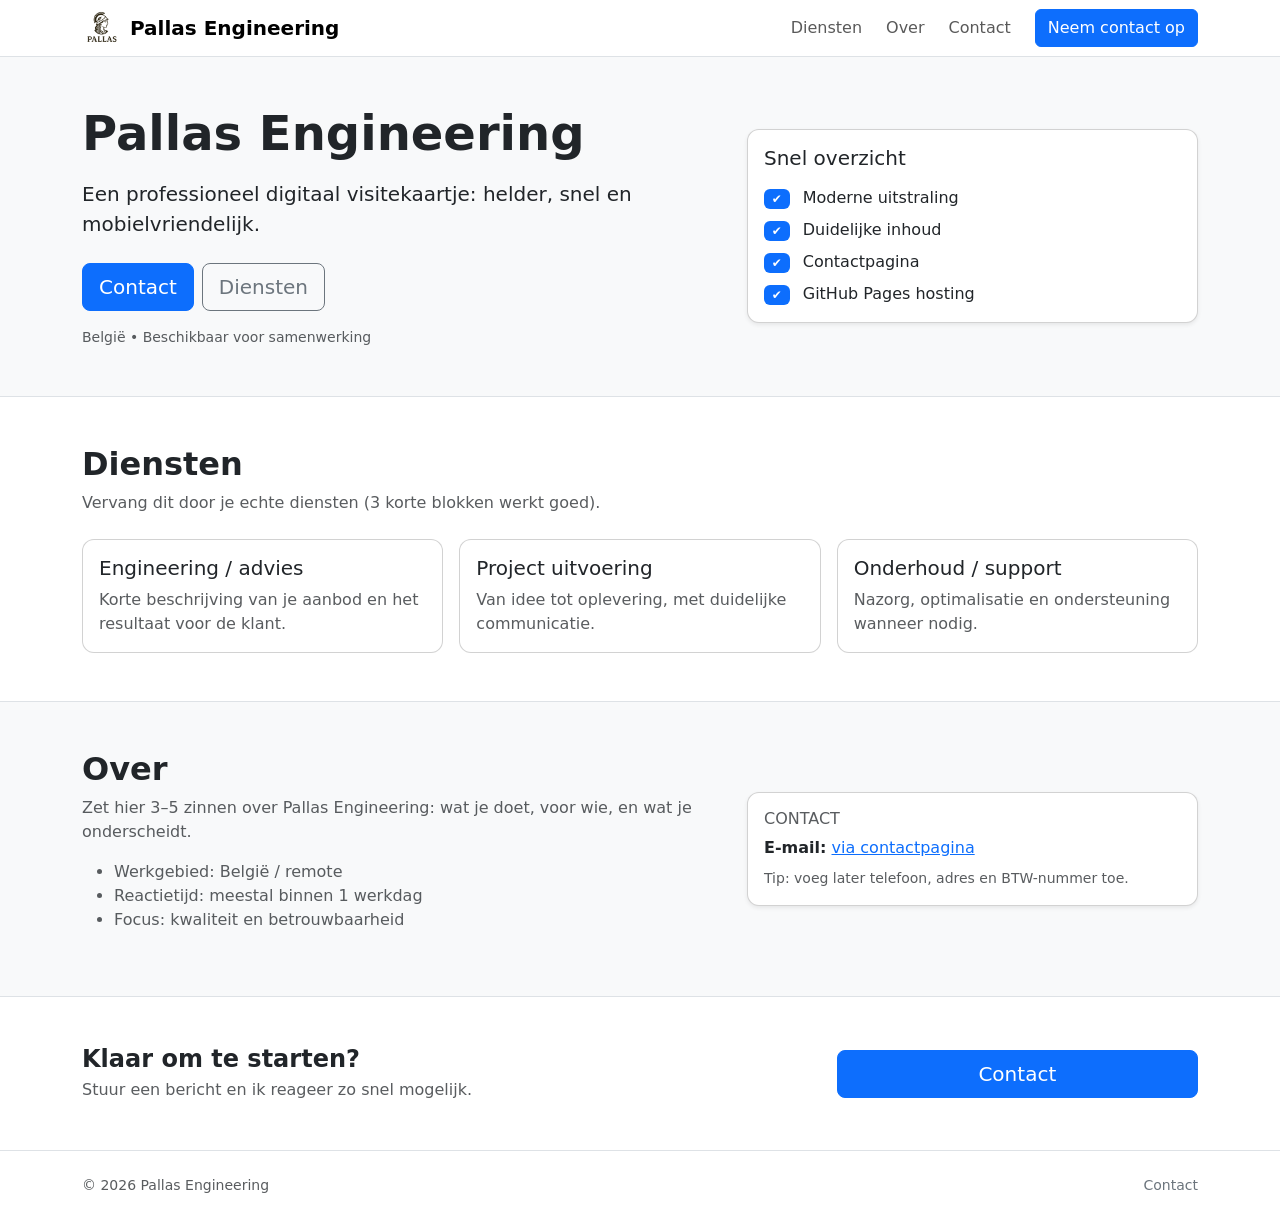
==== index.html @ 56c8d49c "updated picture path" ====
<!doctype html>
<html lang="nl">
  <head>
    <meta charset="utf-8" />
    <meta name="viewport" content="width=device-width, initial-scale=1" />
    <title>Pallas Engineering</title>
    <meta name="description" content="Pallas Engineering" />

    <!-- Bootstrap 5 (CDN) -->
    <link
      href="https://cdn.jsdelivr.net/npm/bootstrap@5.3.3/dist/css/bootstrap.min.css"
      rel="stylesheet"
    />
    <link href="./assets/css/styles.css" rel="stylesheet" />
  </head>

  <body>
    <nav class="navbar navbar-expand-lg bg-white border-bottom sticky-top">
      <div class="container">
        <img src="./assets/pictures/Pallas.png" alt="Pallas Engineering logo" width="40" class="me-2" />
        <a class="navbar-brand fw-semibold" href="./index.html">Pallas Engineering</a>
        <button
          class="navbar-toggler"
          type="button"
          data-bs-toggle="collapse"
          data-bs-target="#nav"
          aria-controls="nav"
          aria-expanded="false"
          aria-label="Menu"
        >
          <span class="navbar-toggler-icon"></span>
        </button>

        <div class="collapse navbar-collapse" id="nav">
          <ul class="navbar-nav ms-auto align-items-lg-center gap-lg-2">
            <li class="nav-item"><a class="nav-link" href="#diensten">Diensten</a></li>
            <li class="nav-item"><a class="nav-link" href="#over">Over</a></li>
            <li class="nav-item"><a class="nav-link" href="./contact.html">Contact</a></li>
            <li class="nav-item ms-lg-2">
              <a class="btn btn-primary" href="./contact.html">Neem contact op</a>
            </li>
          </ul>
        </div>
      </div>
    </nav>

    <header class="bg-light border-bottom">
      <div class="container py-5">
        <div class="row align-items-center g-4">
          <div class="col-12 col-lg-7">
            <h1 class="display-5 fw-bold mb-3">Pallas Engineering</h1>
            <p class="lead mb-4">
              Een professioneel digitaal visitekaartje: helder, snel en mobielvriendelijk.
            </p>
            <div class="d-flex gap-2 flex-wrap">
              <a class="btn btn-primary btn-lg" href="./contact.html">Contact</a>
              <a class="btn btn-outline-secondary btn-lg" href="#diensten">Diensten</a>
            </div>
            <p class="text-muted small mt-3 mb-0">
              België • Beschikbaar voor samenwerking
            </p>
          </div>

          <div class="col-12 col-lg-5">
            <div class="card shadow-sm">
              <div class="card-body">
                <h2 class="h5 mb-3">Snel overzicht</h2>
                <ul class="list-unstyled mb-0">
                  <li class="mb-2"><span class="badge text-bg-primary me-2">✔</span> Moderne uitstraling</li>
                  <li class="mb-2"><span class="badge text-bg-primary me-2">✔</span> Duidelijke inhoud</li>
                  <li class="mb-2"><span class="badge text-bg-primary me-2">✔</span> Contactpagina</li>
                  <li><span class="badge text-bg-primary me-2">✔</span> GitHub Pages hosting</li>
                </ul>
              </div>
            </div>
          </div>
        </div>
      </div>
    </header>

    <main>
      <section id="diensten" class="container py-5">
        <div class="row mb-4">
          <div class="col-lg-8">
            <h2 class="fw-semibold">Diensten</h2>
            <p class="text-muted mb-0">
              Vervang dit door je echte diensten (3 korte blokken werkt goed).
            </p>
          </div>
        </div>

        <div class="row g-3">
          <div class="col-12 col-md-6 col-lg-4">
            <div class="card h-100">
              <div class="card-body">
                <h3 class="h5">Engineering / advies</h3>
                <p class="mb-0 text-muted">Korte beschrijving van je aanbod en het resultaat voor de klant.</p>
              </div>
            </div>
          </div>

          <div class="col-12 col-md-6 col-lg-4">
            <div class="card h-100">
              <div class="card-body">
                <h3 class="h5">Project uitvoering</h3>
                <p class="mb-0 text-muted">Van idee tot oplevering, met duidelijke communicatie.</p>
              </div>
            </div>
          </div>

          <div class="col-12 col-md-6 col-lg-4">
            <div class="card h-100">
              <div class="card-body">
                <h3 class="h5">Onderhoud / support</h3>
                <p class="mb-0 text-muted">Nazorg, optimalisatie en ondersteuning wanneer nodig.</p>
              </div>
            </div>
          </div>
        </div>
      </section>

      <section id="over" class="bg-light border-top border-bottom">
        <div class="container py-5">
          <div class="row g-4 align-items-center">
            <div class="col-lg-7">
              <h2 class="fw-semibold">Over</h2>
              <p class="text-muted">
                Zet hier 3–5 zinnen over Pallas Engineering: wat je doet, voor wie, en wat je onderscheidt.
              </p>
              <ul class="text-muted">
                <li>Werkgebied: België / remote</li>
                <li>Reactietijd: meestal binnen 1 werkdag</li>
                <li>Focus: kwaliteit en betrouwbaarheid</li>
              </ul>
            </div>

            <div class="col-lg-5">
              <div class="card shadow-sm">
                <div class="card-body">
                  <h3 class="h6 text-uppercase text-muted mb-2">Contact</h3>
                  <p class="mb-2">
                    <strong>E-mail:</strong> <a href="./contact.html">via contactpagina</a>
                  </p>
                  <p class="mb-0 text-muted small">
                    Tip: voeg later telefoon, adres en BTW-nummer toe.
                  </p>
                </div>
              </div>
            </div>

          </div>
        </div>
      </section>

      <section class="container py-5">
        <div class="row align-items-center g-3">
          <div class="col-lg-8">
            <h2 class="h4 fw-semibold mb-1">Klaar om te starten?</h2>
            <p class="text-muted mb-0">Stuur een bericht en ik reageer zo snel mogelijk.</p>
          </div>
          <div class="col-lg-4 text-lg-end">
            <a class="btn btn-primary btn-lg w-100 w-lg-auto" href="./contact.html">Contact</a>
          </div>
        </div>
      </section>
    </main>

    <footer class="border-top">
      <div class="container py-4 d-flex flex-column flex-md-row gap-2 justify-content-between">
        <div class="text-muted small">© <span id="year"></span> Pallas Engineering</div>
        <div class="text-muted small">
          <a class="link-secondary text-decoration-none" href="./contact.html">Contact</a>
        </div>
      </div>
    </footer>

    <script src="https://cdn.jsdelivr.net/npm/bootstrap@5.3.3/dist/js/bootstrap.bundle.min.js"></script>
    <script>
      document.getElementById("year").textContent = new Date().getFullYear();
    </script>
  </body>
</html>
---- assets/css/styles.css ----
/* Kleine, veilige overrides op Bootstrap */
header .lead {
  max-width: 52ch;
}

.card {
  border-radius: 0.75rem;
}
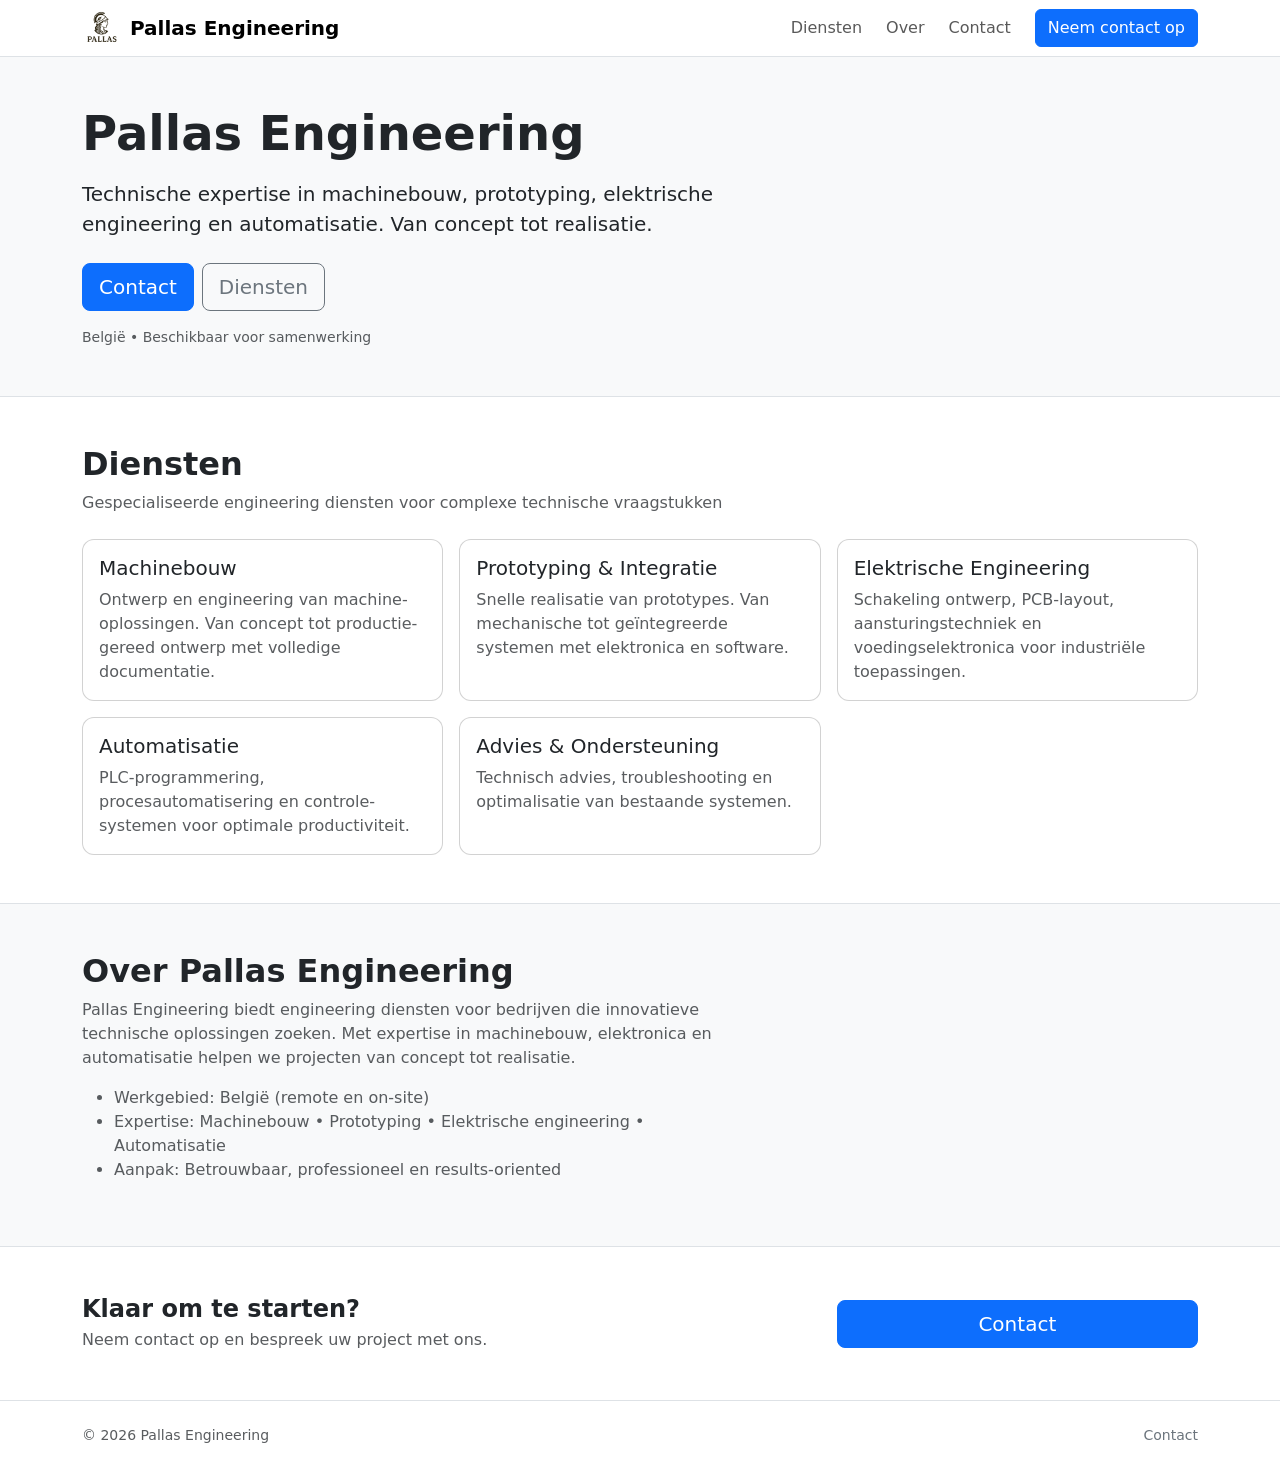
==== commit 20f7c0b7: "update index page" ====
--- a/index.html
+++ b/index.html
@@ -3,8 +3,8 @@
   <head>
     <meta charset="utf-8" />
     <meta name="viewport" content="width=device-width, initial-scale=1" />
-    <title>Pallas Engineering</title>
-    <meta name="description" content="Pallas Engineering" />
+    <title>Pallas Engineering - Machinebouw & Automatisatie</title>
+    <meta name="description" content="Pallas Engineering - Engineering diensten in machinebouw, prototyping, elektrische engineering en automatisatie" />
 
     <!-- Bootstrap 5 (CDN) -->
     <link
@@ -50,7 +50,7 @@
           <div class="col-12 col-lg-7">
             <h1 class="display-5 fw-bold mb-3">Pallas Engineering</h1>
             <p class="lead mb-4">
-              Een professioneel digitaal visitekaartje: helder, snel en mobielvriendelijk.
+              Technische expertise in machinebouw, prototyping, elektrische engineering en automatisatie. Van concept tot realisatie.
             </p>
             <div class="d-flex gap-2 flex-wrap">
               <a class="btn btn-primary btn-lg" href="./contact.html">Contact</a>
@@ -59,20 +59,6 @@
             <p class="text-muted small mt-3 mb-0">
               België • Beschikbaar voor samenwerking
             </p>
-          </div>
-
-          <div class="col-12 col-lg-5">
-            <div class="card shadow-sm">
-              <div class="card-body">
-                <h2 class="h5 mb-3">Snel overzicht</h2>
-                <ul class="list-unstyled mb-0">
-                  <li class="mb-2"><span class="badge text-bg-primary me-2">✔</span> Moderne uitstraling</li>
-                  <li class="mb-2"><span class="badge text-bg-primary me-2">✔</span> Duidelijke inhoud</li>
-                  <li class="mb-2"><span class="badge text-bg-primary me-2">✔</span> Contactpagina</li>
-                  <li><span class="badge text-bg-primary me-2">✔</span> GitHub Pages hosting</li>
-                </ul>
-              </div>
-            </div>
           </div>
         </div>
       </div>
@@ -84,7 +70,7 @@
           <div class="col-lg-8">
             <h2 class="fw-semibold">Diensten</h2>
             <p class="text-muted mb-0">
-              Vervang dit door je echte diensten (3 korte blokken werkt goed).
+              Gespecialiseerde engineering diensten voor complexe technische vraagstukken
             </p>
           </div>
         </div>
@@ -93,8 +79,8 @@
           <div class="col-12 col-md-6 col-lg-4">
             <div class="card h-100">
               <div class="card-body">
-                <h3 class="h5">Engineering / advies</h3>
-                <p class="mb-0 text-muted">Korte beschrijving van je aanbod en het resultaat voor de klant.</p>
+                <h3 class="h5">Machinebouw</h3>
+                <p class="mb-0 text-muted">Ontwerp en engineering van machine-oplossingen. Van concept tot productie-gereed ontwerp met volledige documentatie.</p>
               </div>
             </div>
           </div>
@@ -102,8 +88,8 @@
           <div class="col-12 col-md-6 col-lg-4">
             <div class="card h-100">
               <div class="card-body">
-                <h3 class="h5">Project uitvoering</h3>
-                <p class="mb-0 text-muted">Van idee tot oplevering, met duidelijke communicatie.</p>
+                <h3 class="h5">Prototyping & Integratie</h3>
+                <p class="mb-0 text-muted">Snelle realisatie van prototypes. Van mechanische tot geïntegreerde systemen met elektronica en software.</p>
               </div>
             </div>
           </div>
@@ -111,8 +97,26 @@
           <div class="col-12 col-md-6 col-lg-4">
             <div class="card h-100">
               <div class="card-body">
-                <h3 class="h5">Onderhoud / support</h3>
-                <p class="mb-0 text-muted">Nazorg, optimalisatie en ondersteuning wanneer nodig.</p>
+                <h3 class="h5">Elektrische Engineering</h3>
+                <p class="mb-0 text-muted">Schakeling ontwerp, PCB-layout, aansturingstechniek en voedingselektronica voor industriële toepassingen.</p>
+              </div>
+            </div>
+          </div>
+
+          <div class="col-12 col-md-6 col-lg-4">
+            <div class="card h-100">
+              <div class="card-body">
+                <h3 class="h5">Automatisatie</h3>
+                <p class="mb-0 text-muted">PLC-programmering, procesautomatisering en controle-systemen voor optimale productiviteit.</p>
+              </div>
+            </div>
+          </div>
+
+          <div class="col-12 col-md-6 col-lg-4">
+            <div class="card h-100">
+              <div class="card-body">
+                <h3 class="h5">Advies & Ondersteuning</h3>
+                <p class="mb-0 text-muted">Technisch advies, troubleshooting en optimalisatie van bestaande systemen.</p>
               </div>
             </div>
           </div>
@@ -123,31 +127,16 @@
         <div class="container py-5">
           <div class="row g-4 align-items-center">
             <div class="col-lg-7">
-              <h2 class="fw-semibold">Over</h2>
+              <h2 class="fw-semibold">Over Pallas Engineering</h2>
               <p class="text-muted">
-                Zet hier 3–5 zinnen over Pallas Engineering: wat je doet, voor wie, en wat je onderscheidt.
+                Pallas Engineering biedt engineering diensten voor bedrijven die innovatieve technische oplossingen zoeken. Met expertise in machinebouw, elektronica en automatisatie helpen we projecten van concept tot realisatie.
               </p>
               <ul class="text-muted">
-                <li>Werkgebied: België / remote</li>
-                <li>Reactietijd: meestal binnen 1 werkdag</li>
-                <li>Focus: kwaliteit en betrouwbaarheid</li>
+                <li>Werkgebied: België (remote en on-site)</li>
+                <li>Expertise: Machinebouw • Prototyping • Elektrische engineering • Automatisatie</li>
+                <li>Aanpak: Betrouwbaar, professioneel en results-oriented</li>
               </ul>
             </div>
-
-            <div class="col-lg-5">
-              <div class="card shadow-sm">
-                <div class="card-body">
-                  <h3 class="h6 text-uppercase text-muted mb-2">Contact</h3>
-                  <p class="mb-2">
-                    <strong>E-mail:</strong> <a href="./contact.html">via contactpagina</a>
-                  </p>
-                  <p class="mb-0 text-muted small">
-                    Tip: voeg later telefoon, adres en BTW-nummer toe.
-                  </p>
-                </div>
-              </div>
-            </div>
-
           </div>
         </div>
       </section>
@@ -156,7 +145,7 @@
         <div class="row align-items-center g-3">
           <div class="col-lg-8">
             <h2 class="h4 fw-semibold mb-1">Klaar om te starten?</h2>
-            <p class="text-muted mb-0">Stuur een bericht en ik reageer zo snel mogelijk.</p>
+            <p class="text-muted mb-0">Neem contact op en bespreek uw project met ons.</p>
           </div>
           <div class="col-lg-4 text-lg-end">
             <a class="btn btn-primary btn-lg w-100 w-lg-auto" href="./contact.html">Contact</a>
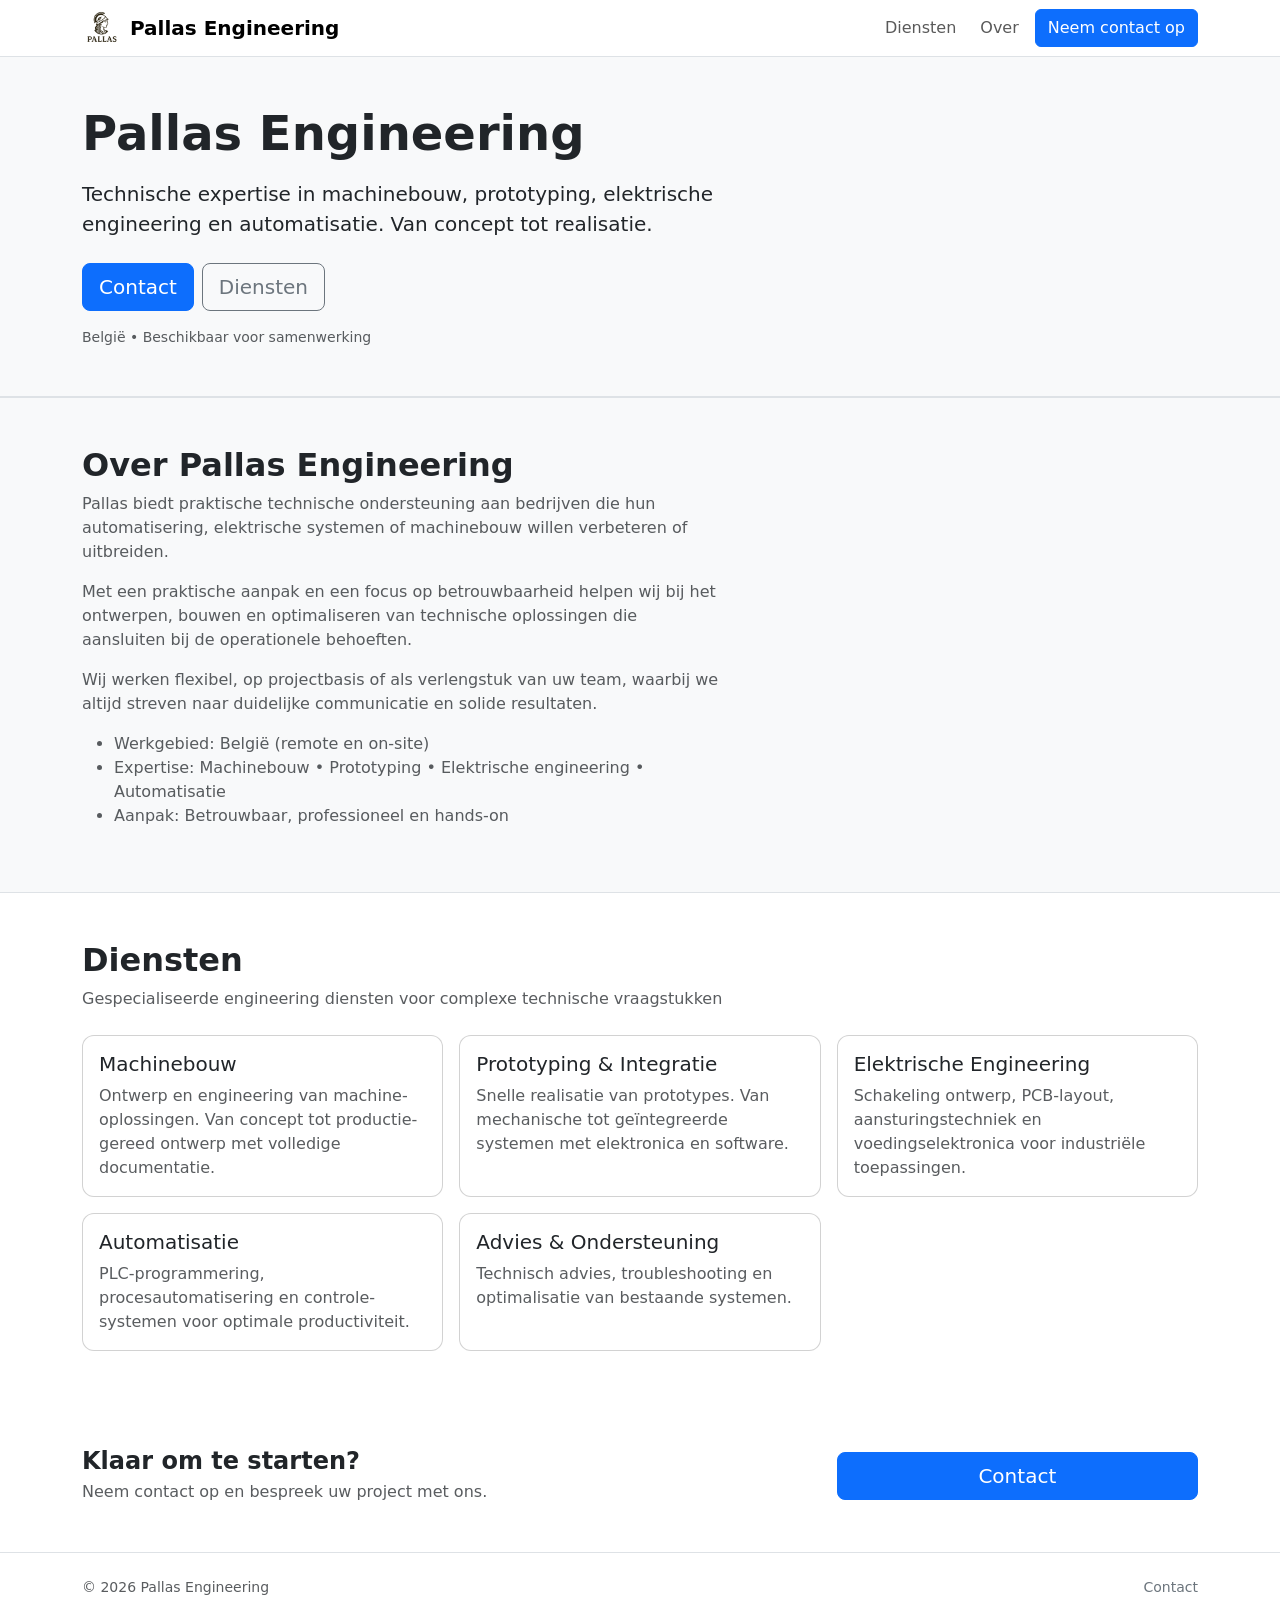
==== commit 07a59262: "first version" ====
--- a/index.html
+++ b/index.html
@@ -17,7 +17,9 @@
   <body>
     <nav class="navbar navbar-expand-lg bg-white border-bottom sticky-top">
       <div class="container">
-        <img src="./assets/pictures/Pallas.png" alt="Pallas Engineering logo" width="40" class="me-2" />
+        <a href="./index.html">
+          <img src="./assets/pictures/Pallas.png" alt="Pallas Engineering logo" width="40" class="me-2"/>
+        </a>
         <a class="navbar-brand fw-semibold" href="./index.html">Pallas Engineering</a>
         <button
           class="navbar-toggler"
@@ -34,8 +36,7 @@
         <div class="collapse navbar-collapse" id="nav">
           <ul class="navbar-nav ms-auto align-items-lg-center gap-lg-2">
             <li class="nav-item"><a class="nav-link" href="#diensten">Diensten</a></li>
-            <li class="nav-item"><a class="nav-link" href="#over">Over</a></li>
-            <li class="nav-item"><a class="nav-link" href="./contact.html">Contact</a></li>
+            <li class="nav-item"><a class="nav-link" href="#over">Over</a></li
             <li class="nav-item ms-lg-2">
               <a class="btn btn-primary" href="./contact.html">Neem contact op</a>
             </li>
@@ -65,93 +66,97 @@
     </header>
 
     <main>
-      <section id="diensten" class="container py-5">
-        <div class="row mb-4">
-          <div class="col-lg-8">
-            <h2 class="fw-semibold">Diensten</h2>
-            <p class="text-muted mb-0">
-              Gespecialiseerde engineering diensten voor complexe technische vraagstukken
-            </p>
-          </div>
-        </div>
+        <section id="over" class="bg-light border-top border-bottom">
+            <div class="container py-5">
+                <div class="row g-4 align-items-center">
+                    <div class="col-lg-7">
+                        <h2 class="fw-semibold">Over Pallas Engineering</h2>
+                        <p class="text-muted">
+                            Pallas biedt praktische technische ondersteuning aan bedrijven die hun automatisering, elektrische systemen of machinebouw willen verbeteren of uitbreiden.
+                        </p>
+                        <p class="text-muted">
+                            Met een praktische aanpak en een focus op betrouwbaarheid helpen wij bij het ontwerpen, bouwen en optimaliseren van technische oplossingen die aansluiten bij de operationele behoeften.
+                        </p>
+                        <p class="text-muted">
+                            Wij werken flexibel, op projectbasis of als verlengstuk van uw team, waarbij we altijd streven naar duidelijke communicatie en solide resultaten.
+                        </p>
+                        <ul class="text-muted">
+                            <li>Werkgebied: België (remote en on-site)</li>
+                            <li>Expertise: Machinebouw • Prototyping • Elektrische engineering • Automatisatie</li>
+                            <li>Aanpak: Betrouwbaar, professioneel en hands-on</li>
+                        </ul>
+                    </div>
+                </div>
+            </div>
+        </section>
+        <section id="diensten" class="container py-5">
+            <div class="row mb-4">
+                <div class="col-lg-8">
+                    <h2 class="fw-semibold">Diensten</h2>
+                    <p class="text-muted mb-0">
+                        Gespecialiseerde engineering diensten voor complexe technische vraagstukken
+                    </p>
+                </div>
+            </div>
 
-        <div class="row g-3">
-          <div class="col-12 col-md-6 col-lg-4">
-            <div class="card h-100">
-              <div class="card-body">
-                <h3 class="h5">Machinebouw</h3>
-                <p class="mb-0 text-muted">Ontwerp en engineering van machine-oplossingen. Van concept tot productie-gereed ontwerp met volledige documentatie.</p>
-              </div>
+            <div class="row g-3">
+                <div class="col-12 col-md-6 col-lg-4">
+                    <div class="card h-100">
+                        <div class="card-body">
+                            <h3 class="h5">Machinebouw</h3>
+                            <p class="mb-0 text-muted">Ontwerp en engineering van machine-oplossingen. Van concept tot productie-gereed ontwerp met volledige documentatie.</p>
+                        </div>
+                    </div>
+                </div>
+
+                <div class="col-12 col-md-6 col-lg-4">
+                    <div class="card h-100">
+                        <div class="card-body">
+                            <h3 class="h5">Prototyping & Integratie</h3>
+                            <p class="mb-0 text-muted">Snelle realisatie van prototypes. Van mechanische tot geïntegreerde systemen met elektronica en software.</p>
+                        </div>
+                    </div>
+                </div>
+
+                <div class="col-12 col-md-6 col-lg-4">
+                    <div class="card h-100">
+                        <div class="card-body">
+                            <h3 class="h5">Elektrische Engineering</h3>
+                            <p class="mb-0 text-muted">Schakeling ontwerp, PCB-layout, aansturingstechniek en voedingselektronica voor industriële toepassingen.</p>
+                        </div>
+                    </div>
+                </div>
+
+                <div class="col-12 col-md-6 col-lg-4">
+                    <div class="card h-100">
+                        <div class="card-body">
+                            <h3 class="h5">Automatisatie</h3>
+                            <p class="mb-0 text-muted">PLC-programmering, procesautomatisering en controle-systemen voor optimale productiviteit.</p>
+                        </div>
+                    </div>
+                </div>
+
+                <div class="col-12 col-md-6 col-lg-4">
+                    <div class="card h-100">
+                        <div class="card-body">
+                            <h3 class="h5">Advies & Ondersteuning</h3>
+                            <p class="mb-0 text-muted">Technisch advies, troubleshooting en optimalisatie van bestaande systemen.</p>
+                        </div>
+                    </div>
+                </div>
             </div>
-          </div>
-
-          <div class="col-12 col-md-6 col-lg-4">
-            <div class="card h-100">
-              <div class="card-body">
-                <h3 class="h5">Prototyping & Integratie</h3>
-                <p class="mb-0 text-muted">Snelle realisatie van prototypes. Van mechanische tot geïntegreerde systemen met elektronica en software.</p>
-              </div>
+        </section>
+        <section class="container py-5">
+            <div class="row align-items-center g-3">
+                <div class="col-lg-8">
+                    <h2 class="h4 fw-semibold mb-1">Klaar om te starten?</h2>
+                    <p class="text-muted mb-0">Neem contact op en bespreek uw project met ons.</p>
+                </div>
+                <div class="col-lg-4 text-lg-end">
+                    <a class="btn btn-primary btn-lg w-100 w-lg-auto" href="./contact.html">Contact</a>
+                </div>
             </div>
-          </div>
-
-          <div class="col-12 col-md-6 col-lg-4">
-            <div class="card h-100">
-              <div class="card-body">
-                <h3 class="h5">Elektrische Engineering</h3>
-                <p class="mb-0 text-muted">Schakeling ontwerp, PCB-layout, aansturingstechniek en voedingselektronica voor industriële toepassingen.</p>
-              </div>
-            </div>
-          </div>
-
-          <div class="col-12 col-md-6 col-lg-4">
-            <div class="card h-100">
-              <div class="card-body">
-                <h3 class="h5">Automatisatie</h3>
-                <p class="mb-0 text-muted">PLC-programmering, procesautomatisering en controle-systemen voor optimale productiviteit.</p>
-              </div>
-            </div>
-          </div>
-
-          <div class="col-12 col-md-6 col-lg-4">
-            <div class="card h-100">
-              <div class="card-body">
-                <h3 class="h5">Advies & Ondersteuning</h3>
-                <p class="mb-0 text-muted">Technisch advies, troubleshooting en optimalisatie van bestaande systemen.</p>
-              </div>
-            </div>
-          </div>
-        </div>
-      </section>
-
-      <section id="over" class="bg-light border-top border-bottom">
-        <div class="container py-5">
-          <div class="row g-4 align-items-center">
-            <div class="col-lg-7">
-              <h2 class="fw-semibold">Over Pallas Engineering</h2>
-              <p class="text-muted">
-                Pallas Engineering biedt engineering diensten voor bedrijven die innovatieve technische oplossingen zoeken. Met expertise in machinebouw, elektronica en automatisatie helpen we projecten van concept tot realisatie.
-              </p>
-              <ul class="text-muted">
-                <li>Werkgebied: België (remote en on-site)</li>
-                <li>Expertise: Machinebouw • Prototyping • Elektrische engineering • Automatisatie</li>
-                <li>Aanpak: Betrouwbaar, professioneel en results-oriented</li>
-              </ul>
-            </div>
-          </div>
-        </div>
-      </section>
-
-      <section class="container py-5">
-        <div class="row align-items-center g-3">
-          <div class="col-lg-8">
-            <h2 class="h4 fw-semibold mb-1">Klaar om te starten?</h2>
-            <p class="text-muted mb-0">Neem contact op en bespreek uw project met ons.</p>
-          </div>
-          <div class="col-lg-4 text-lg-end">
-            <a class="btn btn-primary btn-lg w-100 w-lg-auto" href="./contact.html">Contact</a>
-          </div>
-        </div>
-      </section>
+        </section>
     </main>
 
     <footer class="border-top">
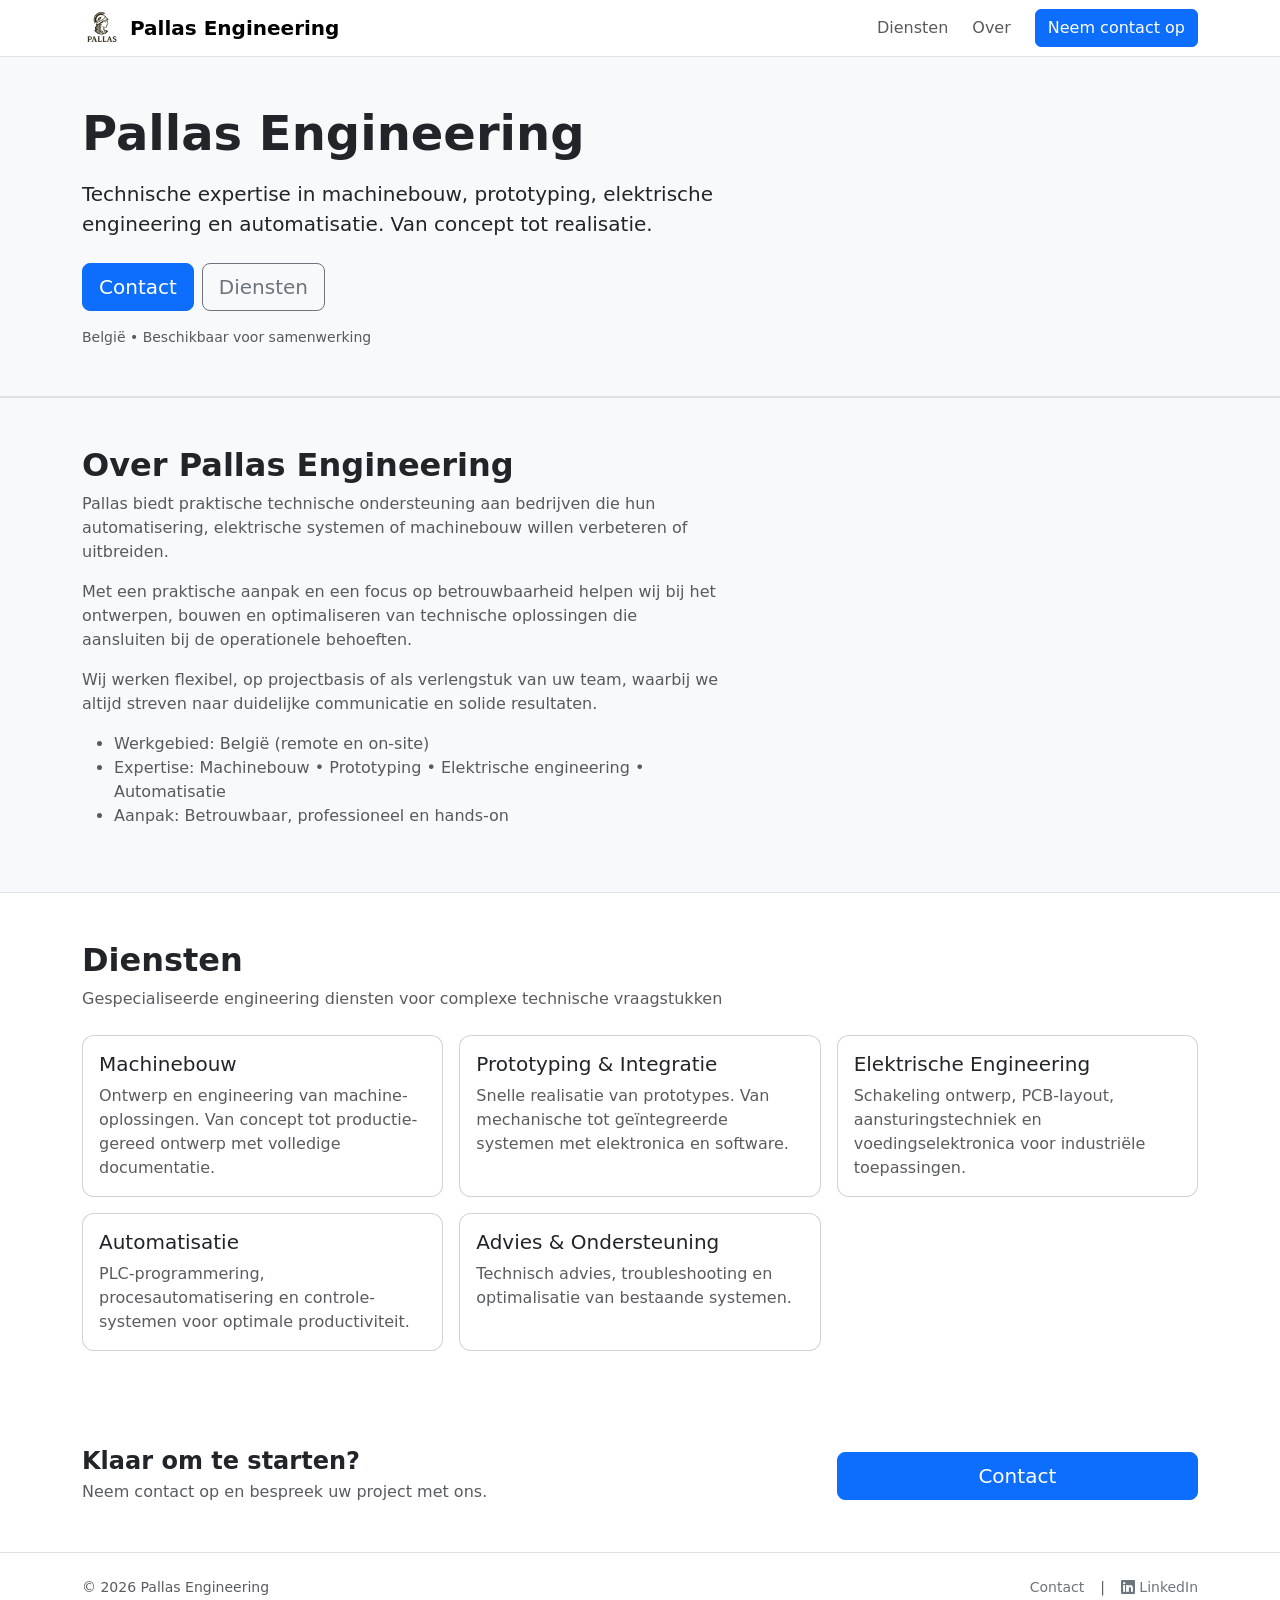
==== commit 2c37fdb9: "linkedin page reference" ====
--- a/index.html
+++ b/index.html
@@ -12,165 +12,168 @@
       rel="stylesheet"
     />
     <link href="./assets/css/styles.css" rel="stylesheet" />
+    <link rel="stylesheet" href="https://cdn.jsdelivr.net/npm/bootstrap-icons@1.11.3/font/bootstrap-icons.css">
   </head>
 
   <body>
-    <nav class="navbar navbar-expand-lg bg-white border-bottom sticky-top">
-      <div class="container">
-        <a href="./index.html">
-          <img src="./assets/pictures/Pallas.png" alt="Pallas Engineering logo" width="40" class="me-2"/>
-        </a>
-        <a class="navbar-brand fw-semibold" href="./index.html">Pallas Engineering</a>
-        <button
-          class="navbar-toggler"
-          type="button"
-          data-bs-toggle="collapse"
-          data-bs-target="#nav"
-          aria-controls="nav"
-          aria-expanded="false"
-          aria-label="Menu"
-        >
-          <span class="navbar-toggler-icon"></span>
-        </button>
+      <nav class="navbar navbar-expand-lg bg-white border-bottom sticky-top">
+          <div class="container">
+              <a href="./index.html">
+                  <img src="./assets/pictures/Pallas.png" alt="Pallas Engineering logo" width="40" class="me-2" />
+              </a>
+              <a class="navbar-brand fw-semibold" href="./index.html">Pallas Engineering</a>
+              <button class="navbar-toggler"
+                      type="button"
+                      data-bs-toggle="collapse"
+                      data-bs-target="#nav"
+                      aria-controls="nav"
+                      aria-expanded="false"
+                      aria-label="Menu">
+                  <span class="navbar-toggler-icon"></span>
+              </button>
 
-        <div class="collapse navbar-collapse" id="nav">
-          <ul class="navbar-nav ms-auto align-items-lg-center gap-lg-2">
-            <li class="nav-item"><a class="nav-link" href="#diensten">Diensten</a></li>
-            <li class="nav-item"><a class="nav-link" href="#over">Over</a></li
-            <li class="nav-item ms-lg-2">
-              <a class="btn btn-primary" href="./contact.html">Neem contact op</a>
-            </li>
-          </ul>
-        </div>
-      </div>
-    </nav>
+              <div class="collapse navbar-collapse" id="nav">
+                  <ul class="navbar-nav ms-auto align-items-lg-center gap-lg-2">
+                      <li class="nav-item"><a class="nav-link" href="#diensten">Diensten</a></li>
+                      <li class="nav-item"><a class="nav-link" href="#over">Over</a></li>
+                      <li class="nav-item ms-lg-2">
+                          <a class="btn btn-primary" href="./contact.html">Neem contact op</a>
+                      </li>
+                  </ul>
+              </div>
+          </div>
+      </nav>
 
-    <header class="bg-light border-bottom">
-      <div class="container py-5">
-        <div class="row align-items-center g-4">
-          <div class="col-12 col-lg-7">
-            <h1 class="display-5 fw-bold mb-3">Pallas Engineering</h1>
-            <p class="lead mb-4">
-              Technische expertise in machinebouw, prototyping, elektrische engineering en automatisatie. Van concept tot realisatie.
-            </p>
-            <div class="d-flex gap-2 flex-wrap">
-              <a class="btn btn-primary btn-lg" href="./contact.html">Contact</a>
-              <a class="btn btn-outline-secondary btn-lg" href="#diensten">Diensten</a>
-            </div>
-            <p class="text-muted small mt-3 mb-0">
-              België • Beschikbaar voor samenwerking
-            </p>
+      <header class="bg-light border-bottom">
+          <div class="container py-5">
+              <div class="row align-items-center g-4">
+                  <div class="col-12 col-lg-7">
+                      <h1 class="display-5 fw-bold mb-3">Pallas Engineering</h1>
+                      <p class="lead mb-4">
+                          Technische expertise in machinebouw, prototyping, elektrische engineering en automatisatie. Van concept tot realisatie.
+                      </p>
+                      <div class="d-flex gap-2 flex-wrap">
+                          <a class="btn btn-primary btn-lg" href="./contact.html">Contact</a>
+                          <a class="btn btn-outline-secondary btn-lg" href="#diensten">Diensten</a>
+                      </div>
+                      <p class="text-muted small mt-3 mb-0">
+                          België • Beschikbaar voor samenwerking
+                      </p>
+                  </div>
+              </div>
           </div>
-        </div>
-      </div>
-    </header>
+      </header>
 
-    <main>
-        <section id="over" class="bg-light border-top border-bottom">
-            <div class="container py-5">
-                <div class="row g-4 align-items-center">
-                    <div class="col-lg-7">
-                        <h2 class="fw-semibold">Over Pallas Engineering</h2>
-                        <p class="text-muted">
-                            Pallas biedt praktische technische ondersteuning aan bedrijven die hun automatisering, elektrische systemen of machinebouw willen verbeteren of uitbreiden.
-                        </p>
-                        <p class="text-muted">
-                            Met een praktische aanpak en een focus op betrouwbaarheid helpen wij bij het ontwerpen, bouwen en optimaliseren van technische oplossingen die aansluiten bij de operationele behoeften.
-                        </p>
-                        <p class="text-muted">
-                            Wij werken flexibel, op projectbasis of als verlengstuk van uw team, waarbij we altijd streven naar duidelijke communicatie en solide resultaten.
-                        </p>
-                        <ul class="text-muted">
-                            <li>Werkgebied: België (remote en on-site)</li>
-                            <li>Expertise: Machinebouw • Prototyping • Elektrische engineering • Automatisatie</li>
-                            <li>Aanpak: Betrouwbaar, professioneel en hands-on</li>
-                        </ul>
-                    </div>
-                </div>
-            </div>
-        </section>
-        <section id="diensten" class="container py-5">
-            <div class="row mb-4">
-                <div class="col-lg-8">
-                    <h2 class="fw-semibold">Diensten</h2>
-                    <p class="text-muted mb-0">
-                        Gespecialiseerde engineering diensten voor complexe technische vraagstukken
-                    </p>
-                </div>
-            </div>
+      <main>
+          <section id="over" class="bg-light border-top border-bottom">
+              <div class="container py-5">
+                  <div class="row g-4 align-items-center">
+                      <div class="col-lg-7">
+                          <h2 class="fw-semibold">Over Pallas Engineering</h2>
+                          <p class="text-muted">
+                              Pallas biedt praktische technische ondersteuning aan bedrijven die hun automatisering, elektrische systemen of machinebouw willen verbeteren of uitbreiden.
+                          </p>
+                          <p class="text-muted">
+                              Met een praktische aanpak en een focus op betrouwbaarheid helpen wij bij het ontwerpen, bouwen en optimaliseren van technische oplossingen die aansluiten bij de operationele behoeften.
+                          </p>
+                          <p class="text-muted">
+                              Wij werken flexibel, op projectbasis of als verlengstuk van uw team, waarbij we altijd streven naar duidelijke communicatie en solide resultaten.
+                          </p>
+                          <ul class="text-muted">
+                              <li>Werkgebied: België (remote en on-site)</li>
+                              <li>Expertise: Machinebouw • Prototyping • Elektrische engineering • Automatisatie</li>
+                              <li>Aanpak: Betrouwbaar, professioneel en hands-on</li>
+                          </ul>
+                      </div>
+                  </div>
+              </div>
+          </section>
+          <section id="diensten" class="container py-5">
+              <div class="row mb-4">
+                  <div class="col-lg-8">
+                      <h2 class="fw-semibold">Diensten</h2>
+                      <p class="text-muted mb-0">
+                          Gespecialiseerde engineering diensten voor complexe technische vraagstukken
+                      </p>
+                  </div>
+              </div>
 
-            <div class="row g-3">
-                <div class="col-12 col-md-6 col-lg-4">
-                    <div class="card h-100">
-                        <div class="card-body">
-                            <h3 class="h5">Machinebouw</h3>
-                            <p class="mb-0 text-muted">Ontwerp en engineering van machine-oplossingen. Van concept tot productie-gereed ontwerp met volledige documentatie.</p>
-                        </div>
-                    </div>
-                </div>
+              <div class="row g-3">
+                  <div class="col-12 col-md-6 col-lg-4">
+                      <div class="card h-100">
+                          <div class="card-body">
+                              <h3 class="h5">Machinebouw</h3>
+                              <p class="mb-0 text-muted">Ontwerp en engineering van machine-oplossingen. Van concept tot productie-gereed ontwerp met volledige documentatie.</p>
+                          </div>
+                      </div>
+                  </div>
 
-                <div class="col-12 col-md-6 col-lg-4">
-                    <div class="card h-100">
-                        <div class="card-body">
-                            <h3 class="h5">Prototyping & Integratie</h3>
-                            <p class="mb-0 text-muted">Snelle realisatie van prototypes. Van mechanische tot geïntegreerde systemen met elektronica en software.</p>
-                        </div>
-                    </div>
-                </div>
+                  <div class="col-12 col-md-6 col-lg-4">
+                      <div class="card h-100">
+                          <div class="card-body">
+                              <h3 class="h5">Prototyping & Integratie</h3>
+                              <p class="mb-0 text-muted">Snelle realisatie van prototypes. Van mechanische tot geïntegreerde systemen met elektronica en software.</p>
+                          </div>
+                      </div>
+                  </div>
 
-                <div class="col-12 col-md-6 col-lg-4">
-                    <div class="card h-100">
-                        <div class="card-body">
-                            <h3 class="h5">Elektrische Engineering</h3>
-                            <p class="mb-0 text-muted">Schakeling ontwerp, PCB-layout, aansturingstechniek en voedingselektronica voor industriële toepassingen.</p>
-                        </div>
-                    </div>
-                </div>
+                  <div class="col-12 col-md-6 col-lg-4">
+                      <div class="card h-100">
+                          <div class="card-body">
+                              <h3 class="h5">Elektrische Engineering</h3>
+                              <p class="mb-0 text-muted">Schakeling ontwerp, PCB-layout, aansturingstechniek en voedingselektronica voor industriële toepassingen.</p>
+                          </div>
+                      </div>
+                  </div>
 
-                <div class="col-12 col-md-6 col-lg-4">
-                    <div class="card h-100">
-                        <div class="card-body">
-                            <h3 class="h5">Automatisatie</h3>
-                            <p class="mb-0 text-muted">PLC-programmering, procesautomatisering en controle-systemen voor optimale productiviteit.</p>
-                        </div>
-                    </div>
-                </div>
+                  <div class="col-12 col-md-6 col-lg-4">
+                      <div class="card h-100">
+                          <div class="card-body">
+                              <h3 class="h5">Automatisatie</h3>
+                              <p class="mb-0 text-muted">PLC-programmering, procesautomatisering en controle-systemen voor optimale productiviteit.</p>
+                          </div>
+                      </div>
+                  </div>
 
-                <div class="col-12 col-md-6 col-lg-4">
-                    <div class="card h-100">
-                        <div class="card-body">
-                            <h3 class="h5">Advies & Ondersteuning</h3>
-                            <p class="mb-0 text-muted">Technisch advies, troubleshooting en optimalisatie van bestaande systemen.</p>
-                        </div>
-                    </div>
-                </div>
-            </div>
-        </section>
-        <section class="container py-5">
-            <div class="row align-items-center g-3">
-                <div class="col-lg-8">
-                    <h2 class="h4 fw-semibold mb-1">Klaar om te starten?</h2>
-                    <p class="text-muted mb-0">Neem contact op en bespreek uw project met ons.</p>
-                </div>
-                <div class="col-lg-4 text-lg-end">
-                    <a class="btn btn-primary btn-lg w-100 w-lg-auto" href="./contact.html">Contact</a>
-                </div>
-            </div>
-        </section>
-    </main>
+                  <div class="col-12 col-md-6 col-lg-4">
+                      <div class="card h-100">
+                          <div class="card-body">
+                              <h3 class="h5">Advies & Ondersteuning</h3>
+                              <p class="mb-0 text-muted">Technisch advies, troubleshooting en optimalisatie van bestaande systemen.</p>
+                          </div>
+                      </div>
+                  </div>
+              </div>
+          </section>
+          <section class="container py-5">
+              <div class="row align-items-center g-3">
+                  <div class="col-lg-8">
+                      <h2 class="h4 fw-semibold mb-1">Klaar om te starten?</h2>
+                      <p class="text-muted mb-0">Neem contact op en bespreek uw project met ons.</p>
+                  </div>
+                  <div class="col-lg-4 text-lg-end">
+                      <a class="btn btn-primary btn-lg w-100 w-lg-auto" href="./contact.html">Contact</a>
+                  </div>
+              </div>
+          </section>
+      </main>
 
-    <footer class="border-top">
-      <div class="container py-4 d-flex flex-column flex-md-row gap-2 justify-content-between">
-        <div class="text-muted small">© <span id="year"></span> Pallas Engineering</div>
-        <div class="text-muted small">
-          <a class="link-secondary text-decoration-none" href="./contact.html">Contact</a>
-        </div>
-      </div>
-    </footer>
+      <footer class="border-top">
+          <div class="container py-4 d-flex flex-column flex-md-row gap-2 justify-content-between align-items-center">
+              <div class="text-muted small">© <span id="year"></span> Pallas Engineering</div>
+              <div class="text-muted small d-flex gap-3">
+                  <a class="link-secondary text-decoration-none" href="./contact.html">Contact</a>
+                  <a>|</a>
+                  <a class="link-secondary text-decoration-none" href="https://www.linkedin.com/company/pallasengineering" target="_blank" rel="noopener noreferrer" style="color: #0077B5;">
+                      <i class="bi bi-linkedin"></i> LinkedIn
+                  </a>
+              </div>
+          </div>
+      </footer>
 
-    <script src="https://cdn.jsdelivr.net/npm/bootstrap@5.3.3/dist/js/bootstrap.bundle.min.js"></script>
-    <script>
-      document.getElementById("year").textContent = new Date().getFullYear();
-    </script>
+      <script src="https://cdn.jsdelivr.net/npm/bootstrap@5.3.3/dist/js/bootstrap.bundle.min.js"></script>
+      <script>
+          document.getElementById("year").textContent = new Date().getFullYear();
+      </script>
   </body>
 </html>
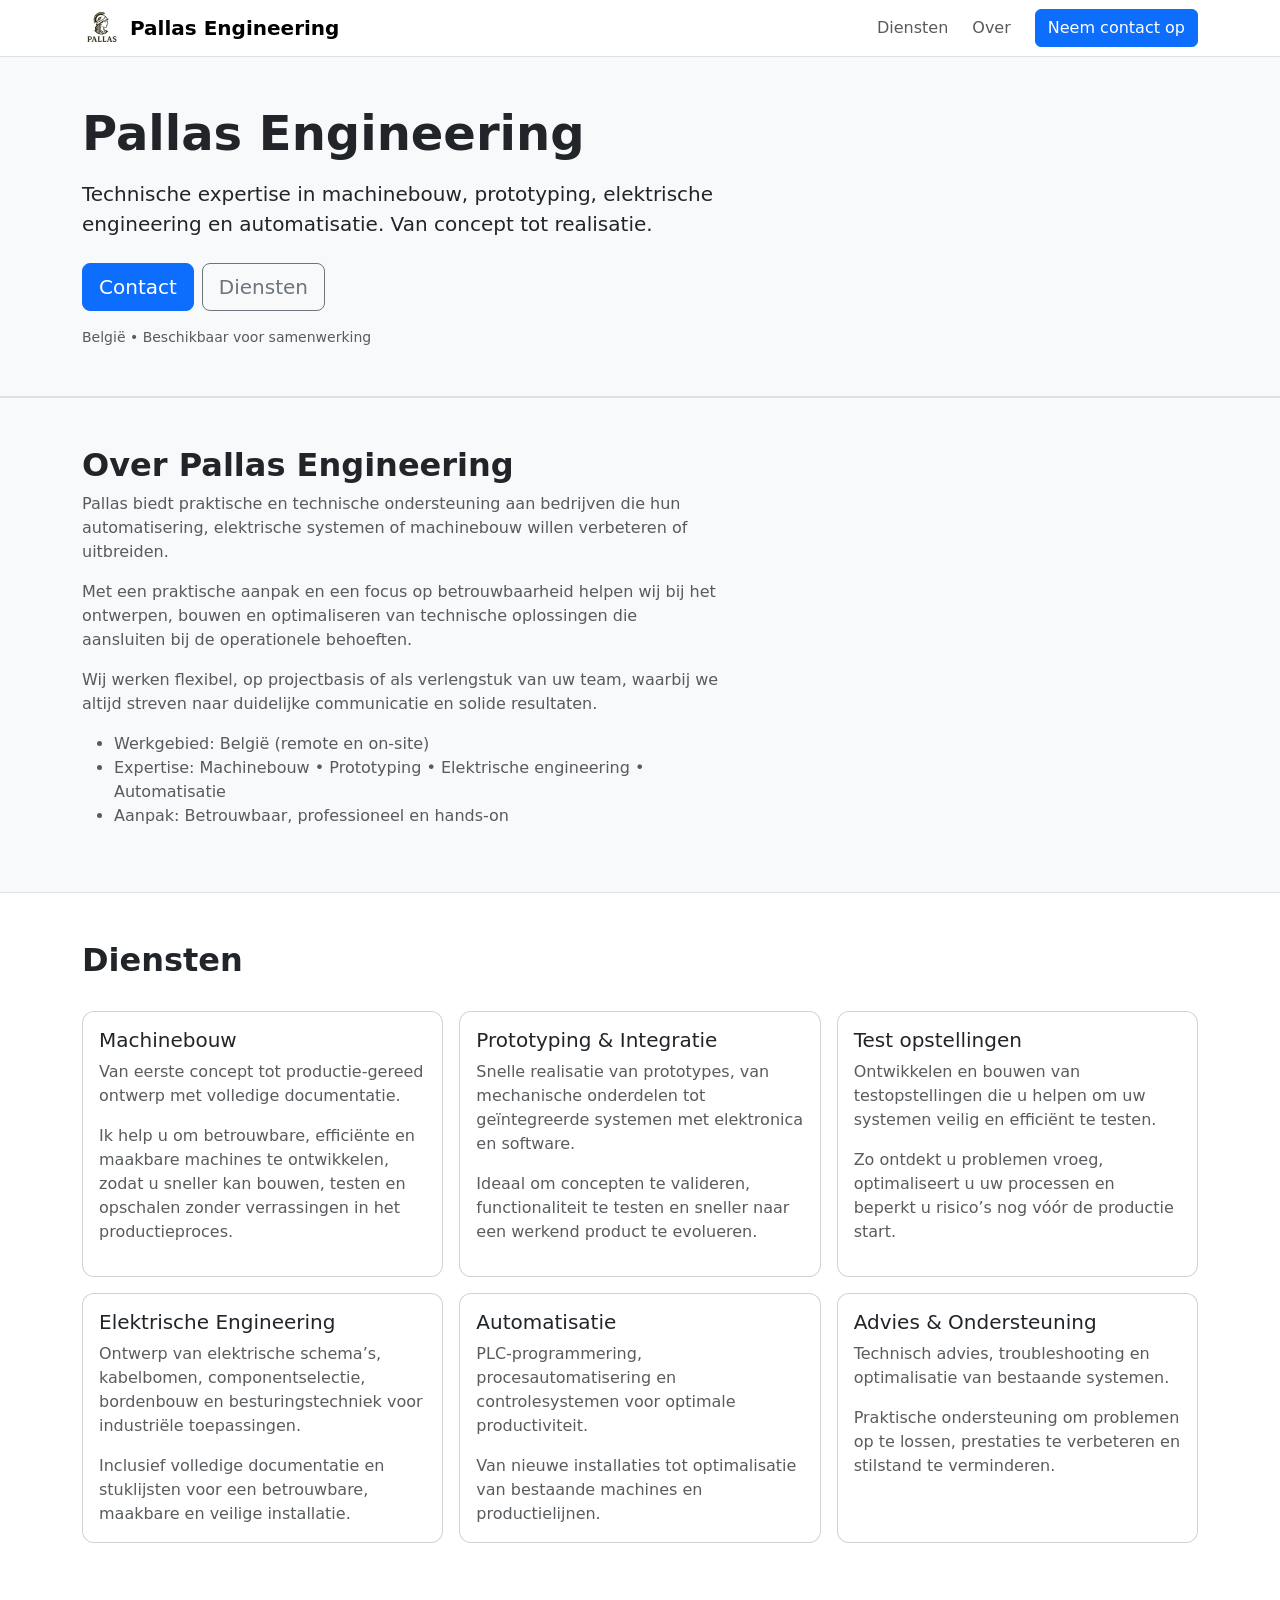
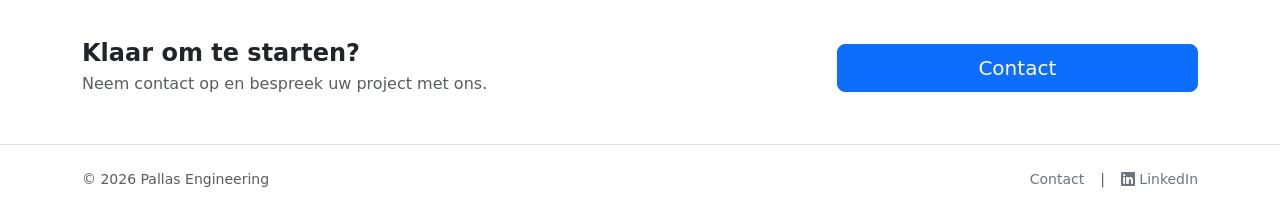
==== commit d20be1f8: "tekst updates" ====
--- a/index.html
+++ b/index.html
@@ -71,7 +71,7 @@
                       <div class="col-lg-7">
                           <h2 class="fw-semibold">Over Pallas Engineering</h2>
                           <p class="text-muted">
-                              Pallas biedt praktische technische ondersteuning aan bedrijven die hun automatisering, elektrische systemen of machinebouw willen verbeteren of uitbreiden.
+                              Pallas biedt praktische en technische ondersteuning aan bedrijven die hun automatisering, elektrische systemen of machinebouw willen verbeteren of uitbreiden.
                           </p>
                           <p class="text-muted">
                               Met een praktische aanpak en een focus op betrouwbaarheid helpen wij bij het ontwerpen, bouwen en optimaliseren van technische oplossingen die aansluiten bij de operationele behoeften.
@@ -92,9 +92,6 @@
               <div class="row mb-4">
                   <div class="col-lg-8">
                       <h2 class="fw-semibold">Diensten</h2>
-                      <p class="text-muted mb-0">
-                          Gespecialiseerde engineering diensten voor complexe technische vraagstukken
-                      </p>
                   </div>
               </div>
 
@@ -103,7 +100,8 @@
                       <div class="card h-100">
                           <div class="card-body">
                               <h3 class="h5">Machinebouw</h3>
-                              <p class="mb-0 text-muted">Ontwerp en engineering van machine-oplossingen. Van concept tot productie-gereed ontwerp met volledige documentatie.</p>
+                              <p class="mb-3 text-muted">Van eerste concept tot productie‑gereed ontwerp met volledige documentatie. </p>
+                              <p class="mb-3 text-muted">Ik help u om betrouwbare, efficiënte en maakbare machines te ontwikkelen, zodat u sneller kan bouwen, testen en opschalen zonder verrassingen in het productieproces.</pclass="mb-0>
                           </div>
                       </div>
                   </div>
@@ -112,16 +110,26 @@
                       <div class="card h-100">
                           <div class="card-body">
                               <h3 class="h5">Prototyping & Integratie</h3>
-                              <p class="mb-0 text-muted">Snelle realisatie van prototypes. Van mechanische tot geïntegreerde systemen met elektronica en software.</p>
+                              <p class="mb-3 text-muted">Snelle realisatie van prototypes, van mechanische onderdelen tot geïntegreerde systemen met elektronica en software.</p>
+                              <p class="mb-0 text-muted">Ideaal om concepten te valideren, functionaliteit te testen en sneller naar een werkend product te evolueren.</p>
                           </div>
                       </div>
                   </div>
-
+                  <div class="col-12 col-md-6 col-lg-4">
+                      <div class="card h-100">
+                          <div class="card-body">
+                              <h3 class="h5">Test opstellingen</h3>
+                              <p class="mb-3 text-muted">Ontwikkelen en bouwen van testopstellingen die u helpen om uw systemen veilig en efficiënt te testen. </p>
+                              <p class="mb-3 text-muted">Zo ontdekt u problemen vroeg, optimaliseert u uw processen en beperkt u risico’s nog vóór de productie start.</p>
+                          </div>
+                      </div>
+                  </div>
                   <div class="col-12 col-md-6 col-lg-4">
                       <div class="card h-100">
                           <div class="card-body">
                               <h3 class="h5">Elektrische Engineering</h3>
-                              <p class="mb-0 text-muted">Schakeling ontwerp, PCB-layout, aansturingstechniek en voedingselektronica voor industriële toepassingen.</p>
+                              <p class="mb-3 text-muted">Ontwerp van elektrische schema’s, kabelbomen, componentselectie, bordenbouw en besturingstechniek voor industriële toepassingen.</p>
+                              <p class="mb-0 text-muted">Inclusief volledige documentatie en stuklijsten voor een betrouwbare, maakbare en veilige installatie.</p>
                           </div>
                       </div>
                   </div>
@@ -130,7 +138,8 @@
                       <div class="card h-100">
                           <div class="card-body">
                               <h3 class="h5">Automatisatie</h3>
-                              <p class="mb-0 text-muted">PLC-programmering, procesautomatisering en controle-systemen voor optimale productiviteit.</p>
+                              <p class="mb-3 text-muted">PLC‑programmering, procesautomatisering en controlesystemen voor optimale productiviteit.</p>
+                              <p class="mb-0 text-muted">Van nieuwe installaties tot optimalisatie van bestaande machines en productielijnen.</p>
                           </div>
                       </div>
                   </div>
@@ -139,7 +148,8 @@
                       <div class="card h-100">
                           <div class="card-body">
                               <h3 class="h5">Advies & Ondersteuning</h3>
-                              <p class="mb-0 text-muted">Technisch advies, troubleshooting en optimalisatie van bestaande systemen.</p>
+                              <p class="mb-3 text-muted">Technisch advies, troubleshooting en optimalisatie van bestaande systemen.</p>
+                              <p class="mb-0 text-muted">Praktische ondersteuning om problemen op te lossen, prestaties te verbeteren en stilstand te verminderen.</p>
                           </div>
                       </div>
                   </div>
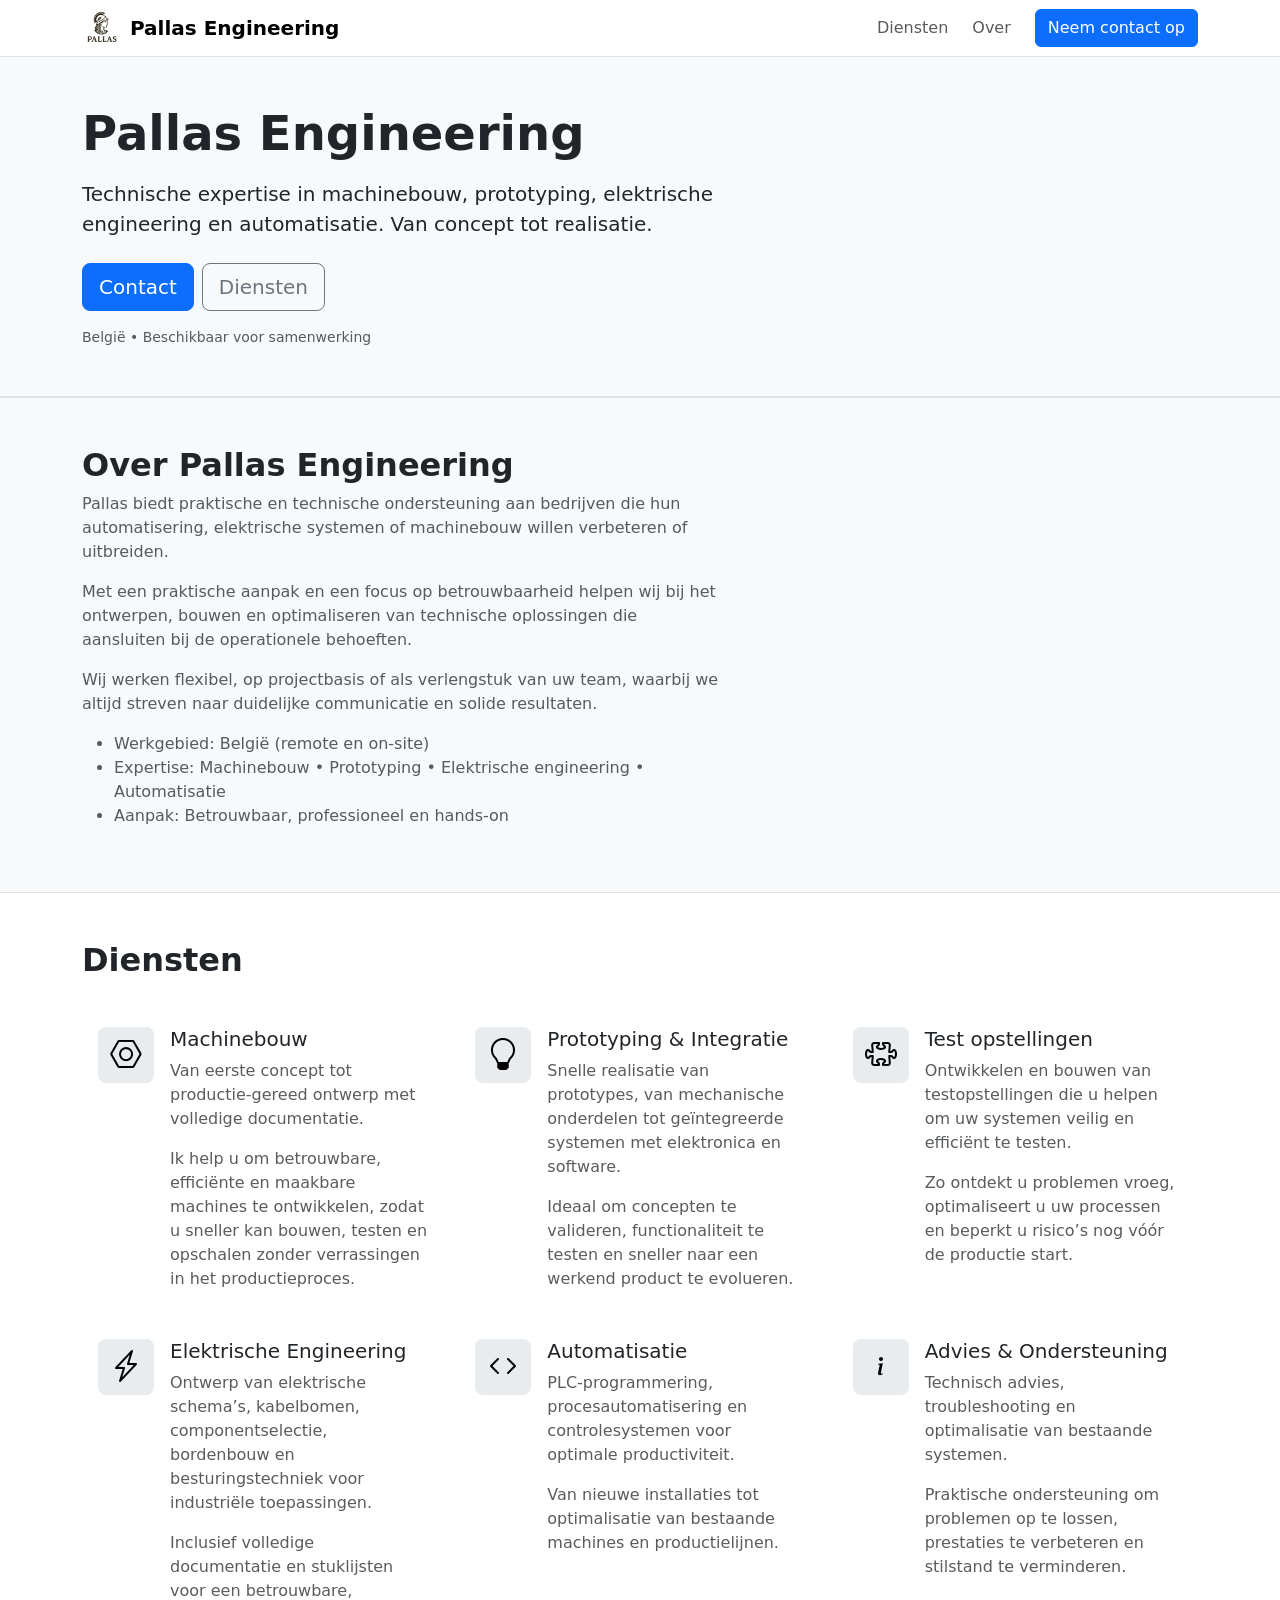
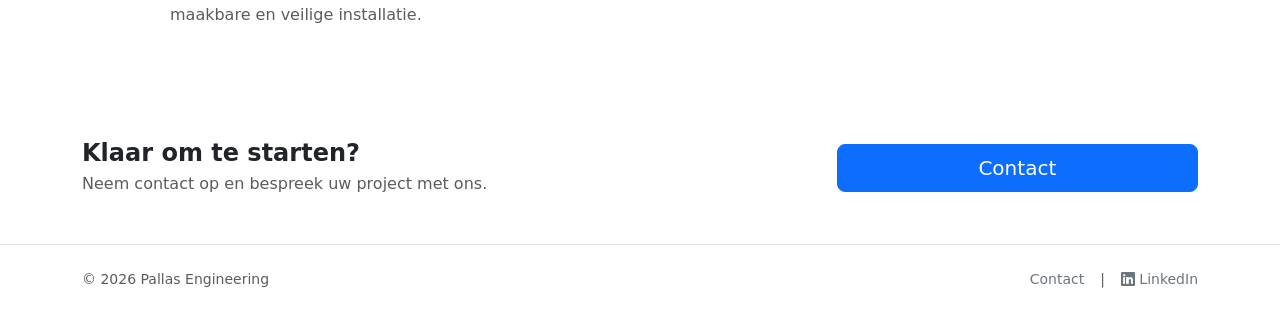
==== commit 153b6fb8: "Layout changes and added section on the contact page with additional details" ====
--- a/index.html
+++ b/index.html
@@ -97,63 +97,83 @@
 
               <div class="row g-3">
                   <div class="col-12 col-md-6 col-lg-4">
-                      <div class="card h-100">
-                          <div class="card-body">
-                              <h3 class="h5">Machinebouw</h3>
-                              <p class="mb-3 text-muted">Van eerste concept tot productie‑gereed ontwerp met volledige documentatie. </p>
-                              <p class="mb-3 text-muted">Ik help u om betrouwbare, efficiënte en maakbare machines te ontwikkelen, zodat u sneller kan bouwen, testen en opschalen zonder verrassingen in het productieproces.</pclass="mb-0>
-                          </div>
-                      </div>
-                  </div>
-
-                  <div class="col-12 col-md-6 col-lg-4">
-                      <div class="card h-100">
-                          <div class="card-body">
+                      <div class="d-flex align-items-start h-100 p-3">
+                        <div class="text-body-emphasis bg-body-secondary d-inline-flex align-items-center justify-content-center flex-shrink-0 me-3 rounded-3" style="width:56px; height:56px;">
+                          <i class="bi bi-nut fs-2"></i>
+                        </div>
+                        <div>
+                          <h3 class="h5">Machinebouw</h3>
+                          <p class="mb-3 text-muted">Van eerste concept tot productie‑gereed ontwerp met volledige documentatie.</p>
+                          <p class="mb-0 text-muted">Ik help u om betrouwbare, efficiënte en maakbare machines te ontwikkelen, zodat u sneller kan bouwen, testen en opschalen zonder verrassingen in het productieproces.</p>
+                        </div>
+                      </div>
+                  </div>
+
+                  <div class="col-12 col-md-6 col-lg-4">
+                      <div class="d-flex align-items-start h-100 p-3">
+                          <div class="text-body-emphasis bg-body-secondary d-inline-flex align-items-center justify-content-center flex-shrink-0 me-3 rounded-3" style="width:56px; height:56px;">
+                              <i class="bi bi-lightbulb fs-2"></i>
+                          </div>
+                          <div>
                               <h3 class="h5">Prototyping & Integratie</h3>
                               <p class="mb-3 text-muted">Snelle realisatie van prototypes, van mechanische onderdelen tot geïntegreerde systemen met elektronica en software.</p>
                               <p class="mb-0 text-muted">Ideaal om concepten te valideren, functionaliteit te testen en sneller naar een werkend product te evolueren.</p>
                           </div>
-                      </div>
-                  </div>
-                  <div class="col-12 col-md-6 col-lg-4">
-                      <div class="card h-100">
-                          <div class="card-body">
+                          </div>
+                      </div>
+
+                  <div class="col-12 col-md-6 col-lg-4">
+                      <div class="d-flex align-items-start h-100 p-3">
+                          <div class="text-body-emphasis bg-body-secondary d-inline-flex align-items-center justify-content-center flex-shrink-0 me-3 rounded-3" style="width:56px; height:56px;">
+                              <i class="bi bi-puzzle fs-2"></i>
+                          </div>
+                          <div>
                               <h3 class="h5">Test opstellingen</h3>
                               <p class="mb-3 text-muted">Ontwikkelen en bouwen van testopstellingen die u helpen om uw systemen veilig en efficiënt te testen. </p>
                               <p class="mb-3 text-muted">Zo ontdekt u problemen vroeg, optimaliseert u uw processen en beperkt u risico’s nog vóór de productie start.</p>
                           </div>
-                      </div>
-                  </div>
-                  <div class="col-12 col-md-6 col-lg-4">
-                      <div class="card h-100">
-                          <div class="card-body">
+                          </div>
+                      </div>
+
+                  <div class="col-12 col-md-6 col-lg-4">
+                      <div class="d-flex align-items-start h-100 p-3">
+                          <div class="text-body-emphasis bg-body-secondary d-inline-flex align-items-center justify-content-center flex-shrink-0 me-3 rounded-3" style="width:56px; height:56px;">
+                              <i class="bi bi-lightning-charge fs-2"></i>
+                          </div>
+                          <div>
                               <h3 class="h5">Elektrische Engineering</h3>
                               <p class="mb-3 text-muted">Ontwerp van elektrische schema’s, kabelbomen, componentselectie, bordenbouw en besturingstechniek voor industriële toepassingen.</p>
                               <p class="mb-0 text-muted">Inclusief volledige documentatie en stuklijsten voor een betrouwbare, maakbare en veilige installatie.</p>
                           </div>
-                      </div>
-                  </div>
-
-                  <div class="col-12 col-md-6 col-lg-4">
-                      <div class="card h-100">
-                          <div class="card-body">
+                          </div>
+                      </div>
+
+                  <div class="col-12 col-md-6 col-lg-4">
+                      <div class="d-flex align-items-start h-100 p-3">
+                          <div class="text-body-emphasis bg-body-secondary d-inline-flex align-items-center justify-content-center flex-shrink-0 me-3 rounded-3" style="width:56px; height:56px;">
+                              <i class="bi bi-code fs-2"></i>
+                          </div>
+                          <div>
                               <h3 class="h5">Automatisatie</h3>
                               <p class="mb-3 text-muted">PLC‑programmering, procesautomatisering en controlesystemen voor optimale productiviteit.</p>
                               <p class="mb-0 text-muted">Van nieuwe installaties tot optimalisatie van bestaande machines en productielijnen.</p>
                           </div>
-                      </div>
-                  </div>
-
-                  <div class="col-12 col-md-6 col-lg-4">
-                      <div class="card h-100">
-                          <div class="card-body">
+                          </div>
+                      </div>
+
+                  <div class="col-12 col-md-6 col-lg-4">
+                      <div class="d-flex align-items-start h-100 p-3">
+                          <div class="text-body-emphasis bg-body-secondary d-inline-flex align-items-center justify-content-center flex-shrink-0 me-3 rounded-3" style="width:56px; height:56px;">
+                              <i class="bi bi-info fs-2"></i>
+                          </div>
+                          <div>
                               <h3 class="h5">Advies & Ondersteuning</h3>
                               <p class="mb-3 text-muted">Technisch advies, troubleshooting en optimalisatie van bestaande systemen.</p>
                               <p class="mb-0 text-muted">Praktische ondersteuning om problemen op te lossen, prestaties te verbeteren en stilstand te verminderen.</p>
                           </div>
-                      </div>
-                  </div>
-              </div>
+                          </div>
+                      </div>
+                  </div>
           </section>
           <section class="container py-5">
               <div class="row align-items-center g-3">
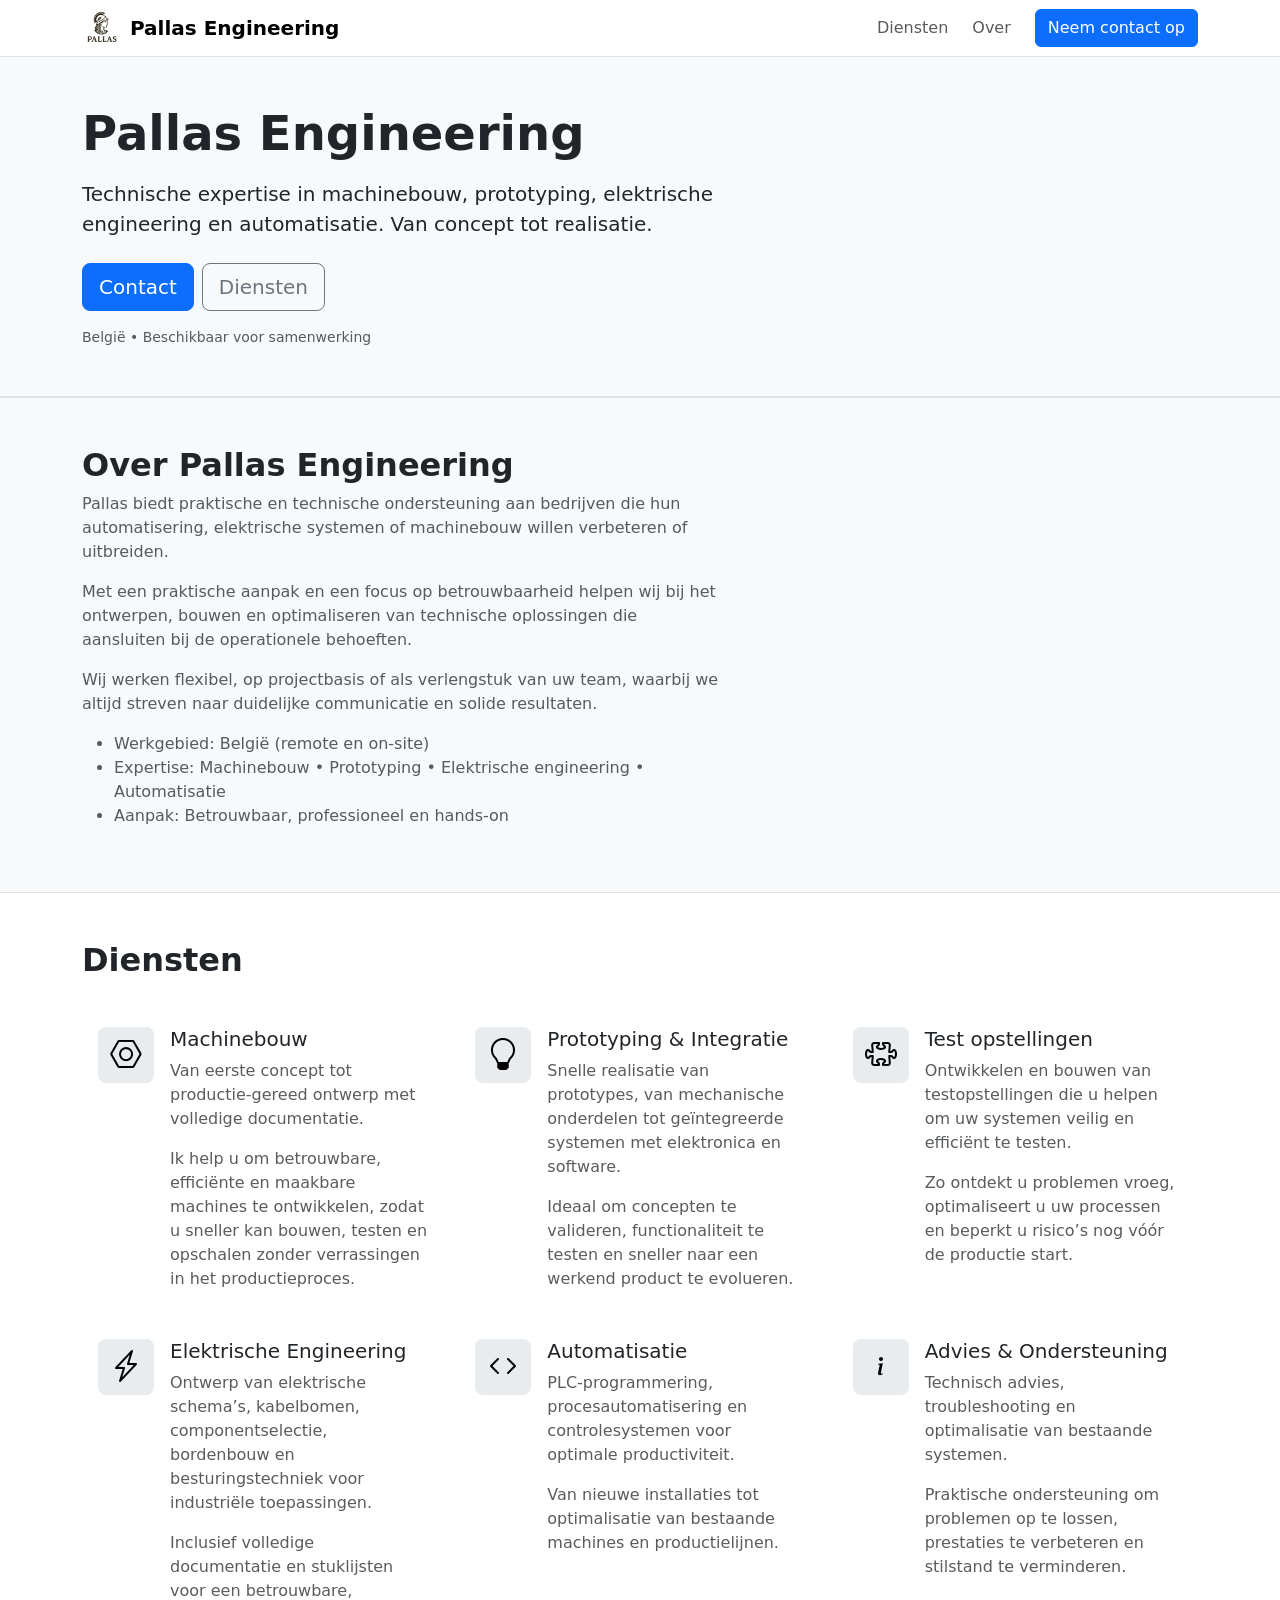
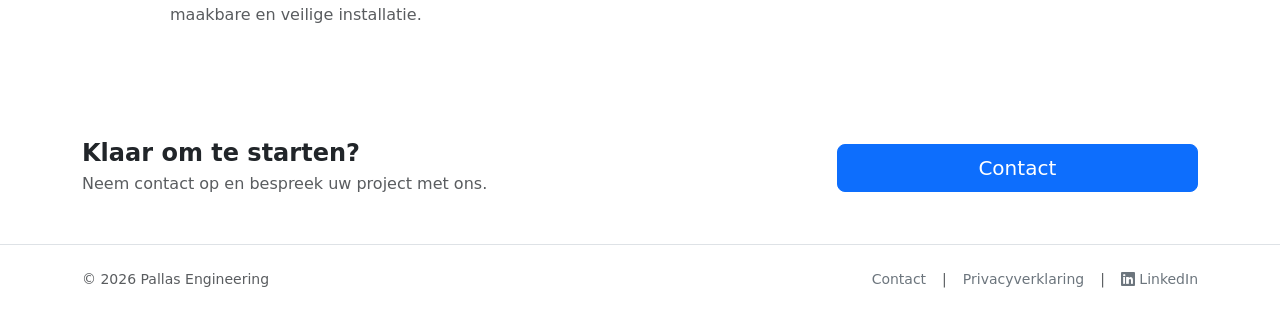
==== commit aa355b88: "Add Privacyverklaring link to footer" ====
--- a/index.html
+++ b/index.html
@@ -194,6 +194,8 @@
               <div class="text-muted small d-flex gap-3">
                   <a class="link-secondary text-decoration-none" href="./contact.html">Contact</a>
                   <a>|</a>
+                  <a class="link-secondary text-decoration-none" href="./terms.html">Privacyverklaring</a>
+                  <a>|</a>
                   <a class="link-secondary text-decoration-none" href="https://www.linkedin.com/company/pallasengineering" target="_blank" rel="noopener noreferrer" style="color: #0077B5;">
                       <i class="bi bi-linkedin"></i> LinkedIn
                   </a>
